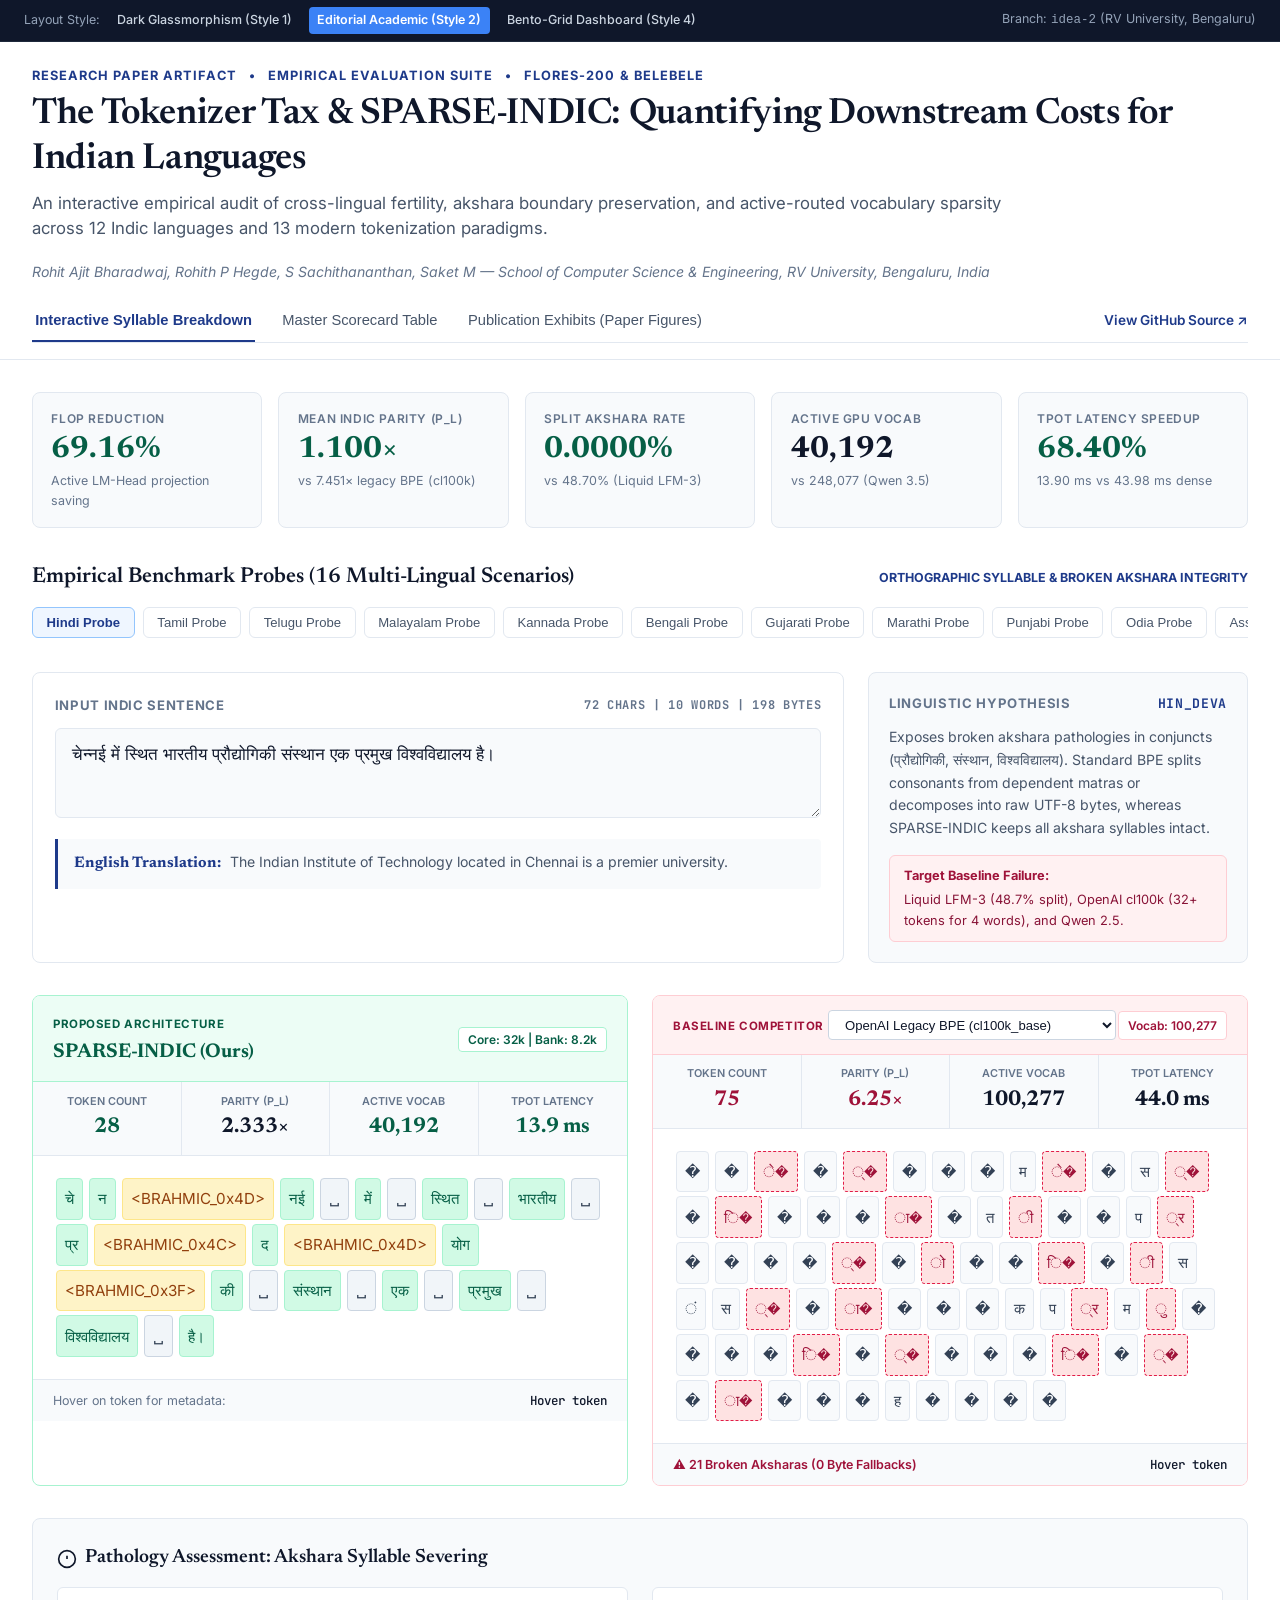
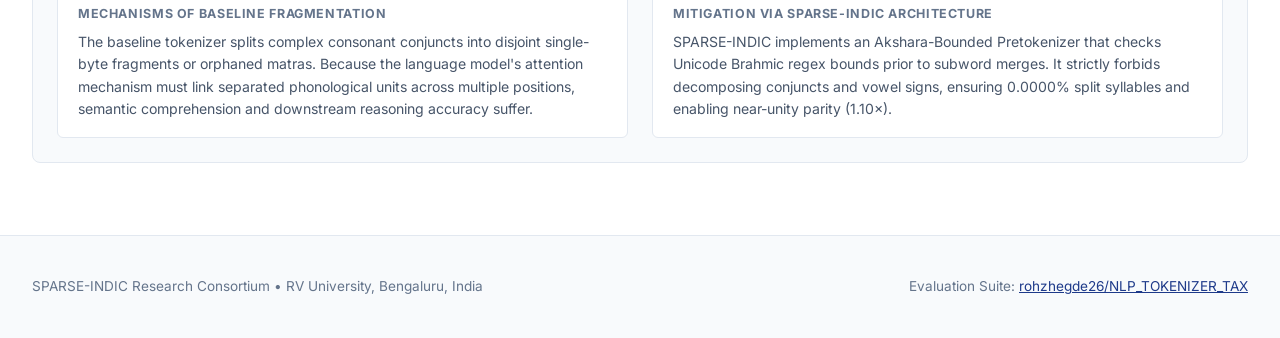
==== demo/academic.html @ d59baa15 "feat(ui): add Style 2 Editorial Academic, Style 4 Bento Grid, and visual parity verification suite" ====
<!DOCTYPE html>
<html lang="en">
<head>
  <meta charset="UTF-8">
  <meta name="viewport" content="width=device-width, initial-scale=1.0">
  <title>SPARSE-INDIC: Editorial Academic Tokenizer Studio | Research Evaluation</title>
  <link rel="icon" type="image/svg+xml" href="assets/gpt-tokenizer.svg">
  <link rel="preconnect" href="https://fonts.googleapis.com">
  <link rel="preconnect" href="https://fonts.gstatic.com" crossorigin>
  <link href="https://fonts.googleapis.com/css2?family=Newsreader:ital,opsz,wght@0,6..72,400;0,6..72,500;0,6..72,600;0,6..72,700;1,6..72,400;1,6..72,500&family=Inter:wght@400;500;600;700&family=JetBrains+Mono:wght@400;500;600&display=swap" rel="stylesheet">
  <style>
    :root {
      --bg-canvas: #ffffff;
      --bg-subtle: #f8fafc;
      --bg-card: #ffffff;
      --border-light: #e2e8f0;
      --border-dark: #cbd5e1;
      --text-main: #0f172a;
      --text-muted: #475569;
      --text-dim: #64748b;
      --academic-blue: #1e3a8a;
      --academic-blue-light: #eff6ff;
      --sage-green: #065f46;
      --sage-bg: #ecfdf5;
      --sage-border: #a7f3d0;
      --sage-chip: #d1fae5;
      --coral-red: #9f1239;
      --coral-bg: #fff1f2;
      --coral-border: #fecdd3;
      --coral-chip: #ffe4e6;
    }

    * {
      box-sizing: border-box;
      margin: 0;
      padding: 0;
    }

    body {
      background-color: var(--bg-canvas);
      color: var(--text-main);
      font-family: 'Inter', -apple-system, BlinkMacSystemFont, sans-serif;
      line-height: 1.6;
    }

    /* Style Switcher Ribbon */
    .style-switcher-bar {
      background: #0f172a;
      color: #94a3b8;
      padding: 0.45rem 1.5rem;
      font-size: 0.78rem;
      display: flex;
      align-items: center;
      justify-content: space-between;
      border-bottom: 1px solid #1e293b;
    }
    .style-switcher-group {
      display: flex;
      align-items: center;
      gap: 0.5rem;
    }
    .style-btn {
      color: #cbd5e1;
      text-decoration: none;
      padding: 0.2rem 0.55rem;
      border-radius: 4px;
      transition: all 0.15s ease;
      font-weight: 500;
    }
    .style-btn:hover {
      background: #1e293b;
      color: white;
    }
    .style-btn.active {
      background: #3b82f6;
      color: white;
      font-weight: 600;
    }

    /* Scholarly Header */
    header {
      border-bottom: 1px solid var(--border-light);
      background: #ffffff;
      padding: 1.5rem 0 1rem 0;
    }
    .header-inner {
      max-width: 1400px;
      margin: 0 auto;
      padding: 0 2rem;
    }
    .academic-meta {
      font-size: 0.8rem;
      text-transform: uppercase;
      letter-spacing: 0.08em;
      color: var(--academic-blue);
      font-weight: 700;
      margin-bottom: 0.4rem;
      display: flex;
      align-items: center;
      gap: 0.75rem;
    }
    .academic-title {
      font-family: 'Newsreader', serif;
      font-size: 2.25rem;
      font-weight: 600;
      color: #0f172a;
      line-height: 1.25;
      letter-spacing: -0.01em;
      margin-bottom: 0.5rem;
    }
    .academic-subtitle {
      font-size: 1.05rem;
      color: var(--text-muted);
      font-weight: 400;
      max-width: 1000px;
      line-height: 1.5;
      margin-bottom: 1.25rem;
    }
    .authors-line {
      font-size: 0.88rem;
      color: var(--text-dim);
      font-style: italic;
      margin-bottom: 1rem;
    }

    /* Academic Nav Tabs */
    .academic-nav {
      display: flex;
      gap: 1.5rem;
      border-bottom: 1px solid var(--border-light);
      margin-top: 0.75rem;
    }
    .academic-nav-btn {
      background: none;
      border: none;
      border-bottom: 2px solid transparent;
      padding: 0.65rem 0.2rem;
      font-size: 0.92rem;
      font-weight: 500;
      color: var(--text-muted);
      cursor: pointer;
      transition: all 0.15s ease;
    }
    .academic-nav-btn:hover {
      color: var(--text-main);
    }
    .academic-nav-btn.active {
      color: var(--academic-blue);
      border-bottom-color: var(--academic-blue);
      font-weight: 600;
    }

    /* Main Container */
    .container {
      max-width: 1400px;
      margin: 0 auto;
      padding: 2rem;
    }

    /* Metric Summary Strip (Academic Cards) */
    .summary-strip {
      display: grid;
      grid-template-columns: repeat(5, 1fr);
      gap: 1rem;
      margin-bottom: 2rem;
    }
    @media (max-width: 1024px) {
      .summary-strip {
        grid-template-columns: repeat(3, 1fr);
      }
    }
    @media (max-width: 640px) {
      .summary-strip {
        grid-template-columns: repeat(2, 1fr);
      }
    }
    .summary-card {
      background: var(--bg-subtle);
      border: 1px solid var(--border-light);
      border-radius: 8px;
      padding: 1rem 1.15rem;
    }
    .summary-label {
      font-size: 0.75rem;
      font-weight: 600;
      text-transform: uppercase;
      letter-spacing: 0.05em;
      color: var(--text-dim);
      margin-bottom: 0.35rem;
    }
    .summary-value {
      font-family: 'Newsreader', serif;
      font-size: 1.9rem;
      font-weight: 700;
      color: #0f172a;
      line-height: 1.1;
    }
    .summary-value.highlight {
      color: var(--sage-green);
    }
    .summary-desc {
      font-size: 0.78rem;
      color: var(--text-dim);
      margin-top: 0.25rem;
    }

    /* Section Tabs */
    .section-tab {
      display: none;
    }
    .section-tab.active {
      display: block;
    }

    /* Scenario Carousel Strip */
    .scenario-strip-header {
      display: flex;
      align-items: baseline;
      justify-content: space-between;
      margin-bottom: 0.75rem;
    }
    .scenario-title {
      font-family: 'Newsreader', serif;
      font-size: 1.35rem;
      font-weight: 600;
      color: #0f172a;
    }
    .scenario-pills-wrap {
      display: flex;
      gap: 0.5rem;
      overflow-x: auto;
      padding-bottom: 0.65rem;
      margin-bottom: 1.5rem;
      scrollbar-width: thin;
    }
    .scenario-pill {
      background: #ffffff;
      border: 1px solid var(--border-light);
      border-radius: 6px;
      padding: 0.45rem 0.85rem;
      font-size: 0.82rem;
      font-weight: 500;
      color: var(--text-muted);
      cursor: pointer;
      white-space: nowrap;
      transition: all 0.15s ease;
    }
    .scenario-pill:hover {
      border-color: var(--border-dark);
      color: var(--text-main);
      background: var(--bg-subtle);
    }
    .scenario-pill.active {
      background: var(--academic-blue-light);
      border-color: #93c5fd;
      color: var(--academic-blue);
      font-weight: 600;
    }

    /* Input & Objective Layout */
    .editor-layout {
      display: grid;
      grid-template-columns: 1fr 380px;
      gap: 1.5rem;
      margin-bottom: 2rem;
    }
    @media (max-width: 960px) {
      .editor-layout {
        grid-template-columns: 1fr;
      }
    }
    .academic-card {
      background: #ffffff;
      border: 1px solid var(--border-light);
      border-radius: 8px;
      padding: 1.35rem;
    }
    .card-heading {
      font-size: 0.82rem;
      font-weight: 700;
      text-transform: uppercase;
      letter-spacing: 0.05em;
      color: var(--text-dim);
      margin-bottom: 0.75rem;
      display: flex;
      align-items: center;
      justify-content: space-between;
    }
    .text-input-field {
      width: 100%;
      min-height: 90px;
      background: var(--bg-subtle);
      border: 1px solid var(--border-light);
      border-radius: 6px;
      padding: 0.75rem 1rem;
      font-size: 1.05rem;
      line-height: 1.6;
      color: #0f172a;
      font-family: inherit;
      resize: vertical;
    }
    .text-input-field:focus {
      outline: none;
      border-color: var(--academic-blue);
      background: #ffffff;
    }
    .translation-callout {
      margin-top: 0.85rem;
      padding: 0.75rem 1rem;
      background: var(--bg-subtle);
      border-left: 3px solid var(--academic-blue);
      border-radius: 0 4px 4px 0;
      font-size: 0.88rem;
      color: var(--text-muted);
    }
    .translation-callout strong {
      color: var(--academic-blue);
      font-family: 'Newsreader', serif;
      font-size: 0.95rem;
      margin-right: 0.35rem;
    }

    .hypothesis-card {
      background: #f8fafc;
      border: 1px solid var(--border-light);
      border-radius: 8px;
      padding: 1.25rem;
      display: flex;
      flex-direction: column;
      justify-content: space-between;
    }
    .hypothesis-text {
      font-size: 0.88rem;
      color: var(--text-muted);
      line-height: 1.6;
      margin-bottom: 1rem;
    }
    .target-callout {
      background: #fff1f2;
      border: 1px solid #fecdd3;
      border-radius: 6px;
      padding: 0.65rem 0.85rem;
      font-size: 0.8rem;
      color: #881337;
    }
    .target-callout strong {
      display: block;
      color: var(--coral-red);
      margin-bottom: 0.2rem;
    }

    /* Dual-Panel Token Breakdown */
    .dual-pane-grid {
      display: grid;
      grid-template-columns: 1fr 1fr;
      gap: 1.5rem;
      margin-bottom: 2rem;
    }
    @media (max-width: 900px) {
      .dual-pane-grid {
        grid-template-columns: 1fr;
      }
    }
    .pane-card {
      border: 1px solid var(--border-light);
      border-radius: 8px;
      overflow: hidden;
      background: #ffffff;
    }
    .pane-card.sparse-pane {
      border-color: #a7f3d0;
    }
    .pane-card.baseline-pane {
      border-color: #fecdd3;
    }

    .pane-header {
      padding: 0.85rem 1.25rem;
      display: flex;
      align-items: center;
      justify-content: space-between;
      border-bottom: 1px solid;
    }
    .pane-header.sparse-header {
      background: var(--sage-bg);
      border-bottom-color: var(--sage-border);
      color: var(--sage-green);
    }
    .pane-header.baseline-header {
      background: var(--coral-bg);
      border-bottom-color: var(--coral-border);
      color: var(--coral-red);
    }
    .pane-title {
      font-family: 'Newsreader', serif;
      font-size: 1.25rem;
      font-weight: 700;
    }
    .select-academic {
      background: #ffffff;
      border: 1px solid var(--border-dark);
      padding: 0.35rem 0.75rem;
      border-radius: 4px;
      font-size: 0.82rem;
      font-weight: 500;
      color: #0f172a;
      outline: none;
    }

    /* Metrics Strip in Pane */
    .pane-metrics {
      display: grid;
      grid-template-columns: repeat(4, 1fr);
      border-bottom: 1px solid var(--border-light);
      background: var(--bg-subtle);
    }
    .pane-metric-cell {
      padding: 0.65rem 0.85rem;
      text-align: center;
      border-right: 1px solid var(--border-light);
    }
    .pane-metric-cell:last-child {
      border-right: none;
    }
    .pane-metric-label {
      font-size: 0.68rem;
      text-transform: uppercase;
      font-weight: 600;
      color: var(--text-dim);
    }
    .pane-metric-val {
      font-family: 'Newsreader', serif;
      font-size: 1.35rem;
      font-weight: 700;
      color: #0f172a;
    }

    /* Token Visualizer Stream */
    .stream-container {
      padding: 1.25rem;
      min-height: 220px;
      max-height: 360px;
      overflow-y: auto;
      line-height: 2.2;
      background: #ffffff;
    }
    .academic-token {
      display: inline-block;
      margin: 2px 3px;
      padding: 0.2rem 0.5rem;
      border-radius: 4px;
      font-size: 0.95rem;
      font-family: inherit;
      cursor: pointer;
      transition: all 0.12s ease;
      border: 1px solid;
    }
    .academic-token:hover {
      box-shadow: 0 2px 6px rgba(0,0,0,0.08);
      transform: translateY(-1px);
    }

    /* Token Colors (Editorial Palette) */
    .tok-sparse-safe {
      background: var(--sage-chip);
      color: var(--sage-green);
      border-color: #a7f3d0;
    }
    .tok-sparse-core {
      background: #f1f5f9;
      color: #334155;
      border-color: #cbd5e1;
    }
    .tok-sparse-fallback {
      background: #fef3c7;
      color: #92400e;
      border-color: #fde68a;
    }
    .tok-base-regular {
      background: #f8fafc;
      color: #334155;
      border-color: #e2e8f0;
    }
    .tok-base-broken {
      background: #fee2e2 !important;
      color: #9f1239 !important;
      border: 1.5px dashed #e11d48 !important;
    }
    .tok-base-byte {
      background: #ffedd5 !important;
      color: #9a3412 !important;
      border: 1px solid #fdba74 !important;
    }

    .stream-footer {
      padding: 0.65rem 1.25rem;
      background: var(--bg-subtle);
      border-top: 1px solid var(--border-light);
      font-size: 0.78rem;
      color: var(--text-dim);
      display: flex;
      align-items: center;
      justify-content: space-between;
    }
    .stream-footer-info {
      font-family: 'JetBrains Mono', monospace;
      font-weight: 500;
      color: #0f172a;
    }

    /* Scientific Diagnostics Box */
    .academic-diagnostic {
      background: var(--bg-subtle);
      border: 1px solid var(--border-light);
      border-radius: 8px;
      padding: 1.5rem;
      margin-bottom: 2.5rem;
    }
    .diagnostic-heading {
      font-family: 'Newsreader', serif;
      font-size: 1.2rem;
      font-weight: 600;
      color: #0f172a;
      margin-bottom: 0.85rem;
      display: flex;
      align-items: center;
      gap: 0.5rem;
    }
    .diag-cols {
      display: grid;
      grid-template-columns: 1fr 1fr;
      gap: 1.5rem;
    }
    @media (max-width: 768px) {
      .diag-cols {
        grid-template-columns: 1fr;
      }
    }
    .diag-col-box {
      background: #ffffff;
      border: 1px solid var(--border-light);
      border-radius: 6px;
      padding: 1rem 1.25rem;
    }
    .diag-subheading {
      font-size: 0.78rem;
      font-weight: 700;
      text-transform: uppercase;
      letter-spacing: 0.05em;
      color: var(--text-dim);
      margin-bottom: 0.4rem;
    }

    /* Scorecard Table */
    .table-card {
      border: 1px solid var(--border-light);
      border-radius: 8px;
      overflow-x: auto;
      background: #ffffff;
      margin-bottom: 2.5rem;
    }
    .academic-table {
      width: 100%;
      border-collapse: collapse;
      font-size: 0.85rem;
      text-align: right;
    }
    .academic-table th, .academic-table td {
      padding: 0.75rem 1rem;
      border-bottom: 1px solid var(--border-light);
      white-space: nowrap;
    }
    .academic-table th {
      background: var(--bg-subtle);
      color: var(--text-muted);
      font-weight: 600;
      font-size: 0.72rem;
      text-transform: uppercase;
      letter-spacing: 0.05em;
    }
    .academic-table th:first-child, .academic-table td:first-child {
      text-align: left;
    }
    .academic-table tr:hover td {
      background: #f8fafc;
    }
    .row-highlight-ours {
      background: #f0fdf4 !important;
      font-weight: 600;
    }
    .row-highlight-ours td {
      color: #166534;
      border-bottom-color: #bbf7d0;
    }

    /* Figures Gallery */
    .figures-grid-academic {
      display: grid;
      grid-template-columns: 1fr 420px;
      gap: 2rem;
      align-items: start;
      margin-bottom: 2.5rem;
    }
    @media (max-width: 1024px) {
      .figures-grid-academic {
        grid-template-columns: 1fr;
      }
    }
    .fig-img-frame {
      border: 1px solid var(--border-light);
      border-radius: 8px;
      padding: 1rem;
      background: #ffffff;
      text-align: center;
    }
    .fig-img-frame img {
      max-width: 100%;
      max-height: 520px;
      object-fit: contain;
      cursor: zoom-in;
    }
    .fig-caption-wrap {
      background: var(--bg-subtle);
      border: 1px solid var(--border-light);
      border-radius: 8px;
      padding: 1.5rem;
    }
    .fig-caption-title {
      font-family: 'Newsreader', serif;
      font-size: 1.35rem;
      font-weight: 600;
      color: #0f172a;
      margin-bottom: 0.5rem;
    }

    /* Zoom Modal */
    .zoom-modal {
      display: none;
      position: fixed;
      top: 0; left: 0; width: 100%; height: 100%;
      background: rgba(15, 23, 42, 0.85);
      backdrop-filter: blur(4px);
      z-index: 1000;
      align-items: center;
      justify-content: center;
      padding: 2rem;
    }
    .zoom-modal.active { display: flex; }
    .zoom-modal img {
      max-width: 95%; max-height: 90vh;
      border-radius: 6px;
      background: #ffffff;
      padding: 0.5rem;
    }

    footer {
      border-top: 1px solid var(--border-light);
      background: var(--bg-subtle);
      padding: 2.5rem 0;
      color: var(--text-dim);
      font-size: 0.85rem;
    }
  </style>
</head>
<body>

  <!-- Style Switcher Banner -->
  <div class="style-switcher-bar">
    <div class="style-switcher-group">
      <span>Layout Style:</span>
      <a href="index.html" class="style-btn">Dark Glassmorphism (Style 1)</a>
      <a href="academic.html" class="style-btn active">Editorial Academic (Style 2)</a>
      <a href="bento.html" class="style-btn">Bento-Grid Dashboard (Style 4)</a>
    </div>
    <div>
      <span>Branch: <code>idea-2</code> (RV University, Bengaluru)</span>
    </div>
  </div>

  <!-- Scholarly Header -->
  <header>
    <div class="header-inner">
      <div class="academic-meta">
        <span>Research Paper Artifact</span>
        <span>•</span>
        <span>Empirical Evaluation Suite</span>
        <span>•</span>
        <span>FLORES-200 & Belebele</span>
      </div>
      <h1 class="academic-title">The Tokenizer Tax & SPARSE-INDIC: Quantifying Downstream Costs for Indian Languages</h1>
      <p class="academic-subtitle">
        An interactive empirical audit of cross-lingual fertility, akshara boundary preservation, and active-routed vocabulary sparsity across 12 Indic languages and 13 modern tokenization paradigms.
      </p>
      <div class="authors-line">
        Rohit Ajit Bharadwaj, Rohith P Hegde, S Sachithananthan, Saket M — School of Computer Science & Engineering, RV University, Bengaluru, India
      </div>

      <nav class="academic-nav">
        <button class="academic-nav-btn active" onclick="switchAcademicTab('tab-breakdown', this)">Interactive Syllable Breakdown</button>
        <button class="academic-nav-btn" onclick="switchAcademicTab('tab-scorecard-acad', this)">Master Scorecard Table</button>
        <button class="academic-nav-btn" onclick="switchAcademicTab('tab-figures-acad', this)">Publication Exhibits (Paper Figures)</button>
        <a href="https://github.com/rohzhegde26/NLP_TOKENIZER_TAX/tree/idea-2" target="_blank" style="margin-left: auto; text-decoration: none; color: var(--academic-blue); font-size: 0.85rem; font-weight: 600; padding: 0.65rem 0;">View GitHub Source ↗</a>
      </nav>
    </div>
  </header>

  <div class="container">

    <!-- Global Metric Strip -->
    <div class="summary-strip">
      <div class="summary-card">
        <div class="summary-label">FLOP Reduction</div>
        <div class="summary-value highlight">69.16%</div>
        <div class="summary-desc">Active LM-Head projection saving</div>
      </div>
      <div class="summary-card">
        <div class="summary-label">Mean Indic Parity (P_L)</div>
        <div class="summary-value highlight">1.100×</div>
        <div class="summary-desc">vs 7.451× legacy BPE (cl100k)</div>
      </div>
      <div class="summary-card">
        <div class="summary-label">Split Akshara Rate</div>
        <div class="summary-value highlight">0.0000%</div>
        <div class="summary-desc">vs 48.70% (Liquid LFM-3)</div>
      </div>
      <div class="summary-card">
        <div class="summary-label">Active GPU Vocab</div>
        <div class="summary-value">40,192</div>
        <div class="summary-desc">vs 248,077 (Qwen 3.5)</div>
      </div>
      <div class="summary-card">
        <div class="summary-label">TPOT Latency Speedup</div>
        <div class="summary-value highlight">68.40%</div>
        <div class="summary-desc">13.90 ms vs 43.98 ms dense</div>
      </div>
    </div>

    <!-- TAB 1: BREAKDOWN -->
    <div id="tab-breakdown" class="section-tab active">

      <!-- Scenario Selector -->
      <div class="scenario-strip-header">
        <h2 class="scenario-title">Empirical Benchmark Probes (16 Multi-Lingual Scenarios)</h2>
        <span id="acad-category-badge" style="font-size: 0.78rem; text-transform: uppercase; font-weight: 700; color: var(--academic-blue);">Orthographic Aksharas</span>
      </div>

      <div class="scenario-pills-wrap" id="acad-presets-container">
        <!-- Rendered via JS -->
      </div>

      <!-- Input & Hypothesis Card -->
      <div class="editor-layout">
        <div class="academic-card">
          <div class="card-heading">
            <span>Input Indic Sentence</span>
            <span id="acad-stats-counter" style="font-family: 'JetBrains Mono', monospace; font-size: 0.75rem;">72 chars | 9 words | 196 bytes</span>
          </div>
          <textarea id="acad-input-text" class="text-input-field" spellcheck="false"></textarea>
          <div class="translation-callout">
            <strong>English Translation:</strong>
            <span id="acad-english-ref">The Indian Institute of Technology located in Chennai is a premier university.</span>
          </div>
        </div>

        <div class="hypothesis-card">
          <div>
            <div class="card-heading">
              <span>Linguistic Hypothesis</span>
              <span id="acad-lang-code" style="font-family: 'JetBrains Mono', monospace; color: var(--academic-blue);">hin_Deva</span>
            </div>
            <p id="acad-probe-desc" class="hypothesis-text">
              Exposes broken akshara pathologies in conjuncts (प्रौद्योगिकी, संस्थान, विश्वविद्यालय). Standard BPE splits consonants from dependent matras, whereas SPARSE-INDIC keeps all akshara syllables intact.
            </p>
          </div>
          <div class="target-callout">
            <strong>Target Baseline Failure:</strong>
            <span id="acad-target-failure">Liquid LFM-3 (48.7% split), OpenAI cl100k (32+ tokens for 4 words), and Qwen 2.5.</span>
          </div>
        </div>
      </div>

      <!-- Dual Pane Side-by-Side Comparison -->
      <div class="dual-pane-grid">

        <!-- SPARSE-INDIC (OURS) -->
        <div class="pane-card sparse-pane">
          <div class="pane-header sparse-header">
            <div>
              <span style="font-size: 0.72rem; text-transform: uppercase; font-weight: 700; letter-spacing: 0.05em;">Proposed Architecture</span>
              <h3 class="pane-title">SPARSE-INDIC (Ours)</h3>
            </div>
            <div>
              <span style="font-size: 0.75rem; background: #ffffff; padding: 0.25rem 0.55rem; border-radius: 4px; border: 1px solid #a7f3d0; font-weight: 600;">Core: 32k | Bank: 8.2k</span>
            </div>
          </div>

          <div class="pane-metrics">
            <div class="pane-metric-cell">
              <div class="pane-metric-label">Token Count</div>
              <div id="acad-sparse-count" class="pane-metric-val" style="color: var(--sage-green);">28</div>
            </div>
            <div class="pane-metric-cell">
              <div class="pane-metric-label">Parity (P_L)</div>
              <div id="acad-sparse-parity" class="pane-metric-val">1.12×</div>
            </div>
            <div class="pane-metric-cell">
              <div class="pane-metric-label">Active Vocab</div>
              <div class="pane-metric-val" style="color: var(--sage-green);">40,192</div>
            </div>
            <div class="pane-metric-cell">
              <div class="pane-metric-label">TPOT Latency</div>
              <div class="pane-metric-val" style="color: var(--sage-green);">13.9 ms</div>
            </div>
          </div>

          <div class="stream-container" id="acad-sparse-stream">
            <!-- Tokens rendered via JS -->
          </div>

          <div class="stream-footer">
            <span>Hover on token for metadata:</span>
            <span id="acad-sparse-inspector" class="stream-footer-info">Hover token</span>
          </div>
        </div>

        <!-- BASELINE MODEL -->
        <div class="pane-card baseline-pane">
          <div class="pane-header baseline-header">
            <div>
              <span style="font-size: 0.72rem; text-transform: uppercase; font-weight: 700; letter-spacing: 0.05em;">Baseline Competitor</span>
              <label for="acad-rival-select" style="display:none">Rival</label>
              <select id="acad-rival-select" class="select-academic" onchange="onAcadRivalChange()">
                <option value="cl100k_base" selected>OpenAI Legacy BPE (cl100k_base)</option>
                <option value="o200k_base">OpenAI Modern BPE (o200k_base)</option>
                <option value="qwen2_5">Qwen 2.5 Byte-Level BPE (1.5B)</option>
                <option value="qwen3_5">Qwen 3.5 Byte-Level BPE (4B)</option>
                <option value="gemma_2">Gemma-2 SentencePiece (2B)</option>
                <option value="gemma_4">Gemma-4 SentencePiece (E2B-it)</option>
                <option value="lfm_3">Liquid LFM-3 (1.7B)</option>
                <option value="xlm_roberta">Multilingual Unigram LM (XLM-RoBERTa)</option>
                <option value="mbert">Legacy WordPiece (mBERT)</option>
                <option value="indicbert_v2">IndicBERTv2 (ai4bharat)</option>
                <option value="parity_bpe">Parity-Aware BPE (2026)</option>
                <option value="super_bpe">SuperBPE (2025 Multi-Word)</option>
              </select>
            </div>
            <div id="acad-rival-vocab-badge" style="font-size: 0.75rem; background: #ffffff; padding: 0.25rem 0.55rem; border-radius: 4px; border: 1px solid #fecdd3; font-weight: 600;">Vocab: 100,277</div>
          </div>

          <div class="pane-metrics">
            <div class="pane-metric-cell">
              <div class="pane-metric-label">Token Count</div>
              <div id="acad-rival-count" class="pane-metric-val" style="color: var(--coral-red);">75</div>
            </div>
            <div class="pane-metric-cell">
              <div class="pane-metric-label">Parity (P_L)</div>
              <div id="acad-rival-parity" class="pane-metric-val" style="color: var(--coral-red);">7.45×</div>
            </div>
            <div class="pane-metric-cell">
              <div class="pane-metric-label">Active Vocab</div>
              <div id="acad-rival-active-vocab" class="pane-metric-val">100,277</div>
            </div>
            <div class="pane-metric-cell">
              <div class="pane-metric-label">TPOT Latency</div>
              <div class="pane-metric-val">44.0 ms</div>
            </div>
          </div>

          <div class="stream-container" id="acad-rival-stream">
            <!-- Tokens rendered via JS -->
          </div>

          <div class="stream-footer">
            <span id="acad-rival-alert-msg" style="color: var(--coral-red); font-weight: 600;">12 Broken Aksharas Detected</span>
            <span id="acad-rival-inspector" class="stream-footer-info">Hover token</span>
          </div>
        </div>

      </div>

      <!-- Scientific Diagnostics -->
      <div class="academic-diagnostic">
        <h3 class="diagnostic-heading">
          <svg width="20" height="20" viewBox="0 0 24 24" fill="none" stroke="currentColor" stroke-width="2"><circle cx="12" cy="12" r="10"/><line x1="12" y1="8" x2="12" y2="12"/><line x1="12" y1="16" x2="12.01" y2="16"/></svg>
          <span id="acad-diag-title">Pathology Assessment: Akshara Syllable Severing</span>
        </h3>
        <div class="diag-cols">
          <div class="diag-col-box">
            <div class="diag-subheading">Mechanisms of Baseline Fragmentation</div>
            <p id="acad-diag-explanation" style="font-size: 0.88rem; color: var(--text-muted); line-height: 1.6;">
              The baseline tokenizer splits complex consonant conjuncts into disjoint single-byte fragments or orphaned matras. Because the language model's attention mechanism must link separated phonological units across multiple positions, semantic comprehension and downstream reasoning accuracy suffer.
            </p>
          </div>
          <div class="diag-col-box">
            <div class="diag-subheading">Mitigation via SPARSE-INDIC Architecture</div>
            <p id="acad-diag-solution" style="font-size: 0.88rem; color: var(--text-muted); line-height: 1.6;">
              SPARSE-INDIC implements an Akshara-Bounded Pretokenizer that checks Unicode Brahmic regex bounds prior to subword merges. It strictly forbids decomposing conjuncts and vowel signs, ensuring 0.0000% split syllables and enabling near-unity parity (1.10×).
            </p>
          </div>
        </div>
      </div>

    </div>

    <!-- TAB 2: SCORECARD -->
    <div id="tab-scorecard-acad" class="section-tab">
      <div class="scenario-strip-header">
        <h2 class="scenario-title">Phase 2 Master Comparative Scorecard (12 Empirical Metrics)</h2>
        <span style="font-size: 0.8rem; color: var(--text-dim);">Evaluated on 12,144 FLORES-200 Devtest Sentences</span>
      </div>

      <div class="table-card">
        <table class="academic-table" id="acad-scorecard-table">
          <thead>
            <tr>
              <th>Tokenizer / Paradigm</th>
              <th>Total Vocab</th>
              <th>Active Vocab</th>
              <th>FLOP Red. (%)</th>
              <th>TPOT Speedup (%)</th>
              <th>Mean Parity (P_L)</th>
              <th>Indic Gini</th>
              <th>Vocab Util (%)</th>
              <th>Split Aksharas (%)</th>
              <th>Morph F1</th>
              <th>Exact Lossless (%)</th>
              <th>Domain Drift (%)</th>
              <th>R_byte (%)</th>
              <th>OOV Cost</th>
              <th>Bytes/Tok</th>
            </tr>
          </thead>
          <tbody id="acad-scorecard-tbody">
            <!-- Populated via JS -->
          </tbody>
        </table>
      </div>
    </div>

    <!-- TAB 3: FIGURES -->
    <div id="tab-figures-acad" class="section-tab">
      <div class="scenario-strip-header">
        <h2 class="scenario-title">Publication Exhibits from Research Paper</h2>
        <span style="font-size: 0.8rem; color: var(--text-dim);">Directly extracted from <code>nlp_paper-2.pdf</code></span>
      </div>

      <div class="scenario-pills-wrap" id="acad-figures-tabs">
        <!-- Rendered via JS -->
      </div>

      <div class="figures-grid-academic">
        <div class="fig-img-frame">
          <img id="acad-fig-img" src="figures/paper_figure_1_architecture.png" alt="Paper Figure" onclick="openAcadZoom(this.src)">
        </div>
        <div class="fig-caption-wrap">
          <div id="acad-fig-badge" style="font-size: 0.72rem; text-transform: uppercase; font-weight: 700; color: var(--academic-blue); margin-bottom: 0.4rem;">System Architecture</div>
          <h3 id="acad-fig-title" class="fig-caption-title">Fig. 1: SPARSE-INDIC Modular Architecture Workflow</h3>
          <div id="acad-fig-source" style="font-size: 0.8rem; color: var(--text-dim); font-family: 'JetBrains Mono', monospace; margin-bottom: 0.75rem;">Source: nlp_paper-2.pdf (Page 4)</div>
          <p id="acad-fig-desc" style="font-size: 0.88rem; color: var(--text-muted); line-height: 1.6; margin-bottom: 1rem;">
            Modular workflow showing Pre-tokenizer, Akshara-Boundary Guard, Dravidian Suffix Splitter, Always-On Core (32k), 12 Language Banks (8.2k each), Two-Tier Activation Router, and Sparse LM Head.
          </p>
          <div style="background: var(--sage-bg); border: 1px solid var(--sage-border); padding: 0.85rem; border-radius: 6px; font-size: 0.85rem; color: var(--sage-green);">
            <strong>Empirical Finding:</strong>
            <span id="acad-fig-impact">69.16% LM-Head FLOP reduction & 68.40% TPOT speedup with zero out-of-script leakage.</span>
          </div>
        </div>
      </div>
    </div>

  </div>

  <!-- Zoom Modal -->
  <div id="acad-zoom-modal" class="zoom-modal" onclick="closeAcadZoom()">
    <img id="acad-zoom-img" src="" alt="Fullscreen Figure">
  </div>

  <footer>
    <div class="header-inner" style="display: flex; justify-content: space-between; align-items: center; flex-wrap: wrap;">
      <div>SPARSE-INDIC Research Consortium • RV University, Bengaluru, India</div>
      <div>Evaluation Suite: <a href="https://github.com/rohzhegde26/NLP_TOKENIZER_TAX/tree/idea-2" target="_blank" style="color: var(--academic-blue);">rohzhegde26/NLP_TOKENIZER_TAX</a></div>
    </div>
  </footer>

  <script src="data/demo_data.js"></script>
  <script>
    let DATA = window.EMBEDDED_DEMO_DATA || null;
    let activeProbeIdx = 0;
    let activeRivalKey = "cl100k_base";
    let activeFigIdx = 0;

    async function initAcademicApp() {
      if (!DATA) {
        try {
          const res = await fetch('data/demo_data.json');
          DATA = await res.json();
        } catch (e) {
          console.error(e);
        }
      }
      if (!DATA) return;

      renderAcadPresets();
      renderAcadScorecard();
      renderAcadFiguresTabs();
      loadAcadProbe(0);
      setupAcadEditor();
    }

    function renderAcadPresets() {
      const container = document.getElementById("acad-presets-container");
      container.innerHTML = "";
      DATA.probes.forEach((p, idx) => {
        const btn = document.createElement("button");
        btn.className = `scenario-pill ${idx === 0 ? 'active' : ''}`;
        btn.innerText = `${p.probe_info.language_name.split('(')[0].trim()} Probe`;
        btn.onclick = () => loadAcadProbe(idx);
        container.appendChild(btn);
      });
    }

    function loadAcadProbe(idx) {
      activeProbeIdx = idx;
      const probe = DATA.probes[idx];
      const pInfo = probe.probe_info;

      document.querySelectorAll(".scenario-pill").forEach((el, i) => {
        el.classList.toggle("active", i === idx);
      });

      document.getElementById("acad-input-text").value = pInfo.text;
      document.getElementById("acad-english-ref").innerText = pInfo.english;
      document.getElementById("acad-probe-desc").innerText = pInfo.description;
      document.getElementById("acad-target-failure").innerText = pInfo.failure_target;
      document.getElementById("acad-category-badge").innerText = pInfo.category;
      document.getElementById("acad-lang-code").innerText = pInfo.lang_code;

      updateAcadCounters(pInfo.text);
      renderAcadTokens();
    }

    function renderAcadTokens() {
      const probe = DATA.probes[activeProbeIdx];
      const sData = probe.tokenizers["sparse_indic"];
      const rData = probe.tokenizers[activeRivalKey] || probe.tokenizers["cl100k_base"];

      // Sparse
      document.getElementById("acad-sparse-count").innerText = sData.token_count;
      document.getElementById("acad-sparse-parity").innerText = sData.parity_ratio + "×";
      const sStream = document.getElementById("acad-sparse-stream");
      sStream.innerHTML = "";
      sData.tokens.forEach((tok) => {
        const span = document.createElement("span");
        let cls = "tok-sparse-safe";
        if (tok.category === "core") cls = "tok-sparse-core";
        if (tok.is_fallback) cls = "tok-sparse-fallback";
        span.className = `academic-token ${cls}`;
        span.innerText = tok.piece === " " ? "␣" : tok.piece;
        span.onmouseenter = () => {
          document.getElementById("acad-sparse-inspector").innerText = `ID: ${tok.id} | ${tok.detail}`;
        };
        sStream.appendChild(span);
      });

      // Rival
      document.getElementById("acad-rival-count").innerText = rData.token_count;
      document.getElementById("acad-rival-parity").innerText = rData.parity_ratio + "×";
      document.getElementById("acad-rival-active-vocab").innerText = rData.active_vocab.toLocaleString();
      document.getElementById("acad-rival-vocab-badge").innerText = `Vocab: ${rData.active_vocab.toLocaleString()}`;

      const alertMsg = document.getElementById("acad-rival-alert-msg");
      if (rData.broken_aksharas_count > 0) {
        alertMsg.innerText = `⚠️ ${rData.broken_aksharas_count} Broken Aksharas (${rData.single_byte_count} Byte Fallbacks)`;
      } else {
        alertMsg.innerText = `✅ Aksharas Intact`;
        alertMsg.style.color = "var(--sage-green)";
      }

      const rStream = document.getElementById("acad-rival-stream");
      rStream.innerHTML = "";
      rData.tokens.forEach((tok) => {
        const span = document.createElement("span");
        let cls = "tok-base-regular";
        if (tok.is_broken_akshara) cls = "tok-base-broken";
        else if (tok.is_single_byte) cls = "tok-base-byte";
        span.className = `academic-token ${cls}`;
        span.innerText = tok.piece === " " ? "␣" : tok.piece;
        span.onmouseenter = () => {
          let extra = tok.detail;
          if (tok.is_broken_akshara) extra += " [Broken Syllable]";
          document.getElementById("acad-rival-inspector").innerText = `ID: ${tok.id} | ${extra}`;
        };
        rStream.appendChild(span);
      });
    }

    function onAcadRivalChange() {
      activeRivalKey = document.getElementById("acad-rival-select").value;
      renderAcadTokens();
    }

    function setupAcadEditor() {
      const ed = document.getElementById("acad-input-text");
      ed.addEventListener("input", () => {
        updateAcadCounters(ed.value);
      });
    }

    function updateAcadCounters(text) {
      const chars = text.length;
      const words = text.trim() ? text.trim().split(/\s+/).length : 0;
      const bytes = new TextEncoder().encode(text).length;
      document.getElementById("acad-stats-counter").innerText = `${chars} chars | ${words} words | ${bytes} bytes`;
    }

    function renderAcadScorecard() {
      const tbody = document.getElementById("acad-scorecard-tbody");
      tbody.innerHTML = "";
      DATA.scorecard.forEach(r => {
        const tr = document.createElement("tr");
        if (r["Tokenizer / Paradigm"].includes("SPARSE-INDIC")) tr.className = "row-highlight-ours";
        tr.innerHTML = `
          <td><strong>${r["Tokenizer / Paradigm"]}</strong></td>
          <td>${r["Total Vocab"].toLocaleString()}</td>
          <td>${r["Active Vocab"].toLocaleString()}</td>
          <td>${r["FLOP Reduction (%)"] > 0 ? r["FLOP Reduction (%)"].toFixed(1) + '%' : '0.0%'}</td>
          <td>${r["TPOT Speedup (%)"] > 0 ? r["TPOT Speedup (%)"].toFixed(1) + '%' : '0.0%'}</td>
          <td>${r["Mean Parity (P_L)"].toFixed(3)}×</td>
          <td>${r["Indic Gini"].toFixed(4)}</td>
          <td>${r["Vocab Util (%)"].toFixed(1)}%</td>
          <td>${r["Split Aksharas (%)"] === 0 ? '<strong>0.00%</strong>' : r["Split Aksharas (%)"].toFixed(2) + '%'}</td>
          <td>${r["Morph F1"].toFixed(3)}</td>
          <td>${r["Exact Lossless (%)"].toFixed(1)}%</td>
          <td>${r["Domain Drift (%)"].toFixed(2)}%</td>
          <td>${r["R_byte (%)"].toFixed(2)}%</td>
          <td>${r["OOV Cost (tok/char)"].toFixed(1)}</td>
          <td>${r["Bytes/Token"].toFixed(2)}</td>
        `;
        tbody.appendChild(tr);
      });
    }

    function renderAcadFiguresTabs() {
      const container = document.getElementById("acad-figures-tabs");
      container.innerHTML = "";
      DATA.figures.forEach((fig, idx) => {
        const btn = document.createElement("button");
        btn.className = `scenario-pill ${idx === 0 ? 'active' : ''}`;
        btn.innerText = fig.title.split(':')[0].trim();
        btn.onclick = () => loadAcadFig(idx);
        container.appendChild(btn);
      });
    }

    function loadAcadFig(idx) {
      activeFigIdx = idx;
      const fig = DATA.figures[idx];
      document.getElementById("acad-fig-img").src = "figures/" + fig.filename;
      document.getElementById("acad-fig-badge").innerText = fig.badge;
      document.getElementById("acad-fig-title").innerText = fig.title;
      document.getElementById("acad-fig-source").innerText = "Source: " + fig.source;
      document.getElementById("acad-fig-desc").innerText = fig.description;
      document.getElementById("acad-fig-impact").innerText = fig.impact;
    }

    function switchAcademicTab(tabId, el) {
      document.querySelectorAll(".section-tab").forEach(t => t.classList.remove("active"));
      document.getElementById(tabId).classList.add("active");
      document.querySelectorAll(".academic-nav-btn").forEach(b => b.classList.remove("active"));
      if (el) el.classList.add("active");
    }

    function openAcadZoom(src) {
      document.getElementById("acad-zoom-img").src = src;
      document.getElementById("acad-zoom-modal").classList.add("active");
    }
    function closeAcadZoom() {
      document.getElementById("acad-zoom-modal").classList.remove("active");
    }

    window.onload = initAcademicApp;
  </script>
</body>
</html>
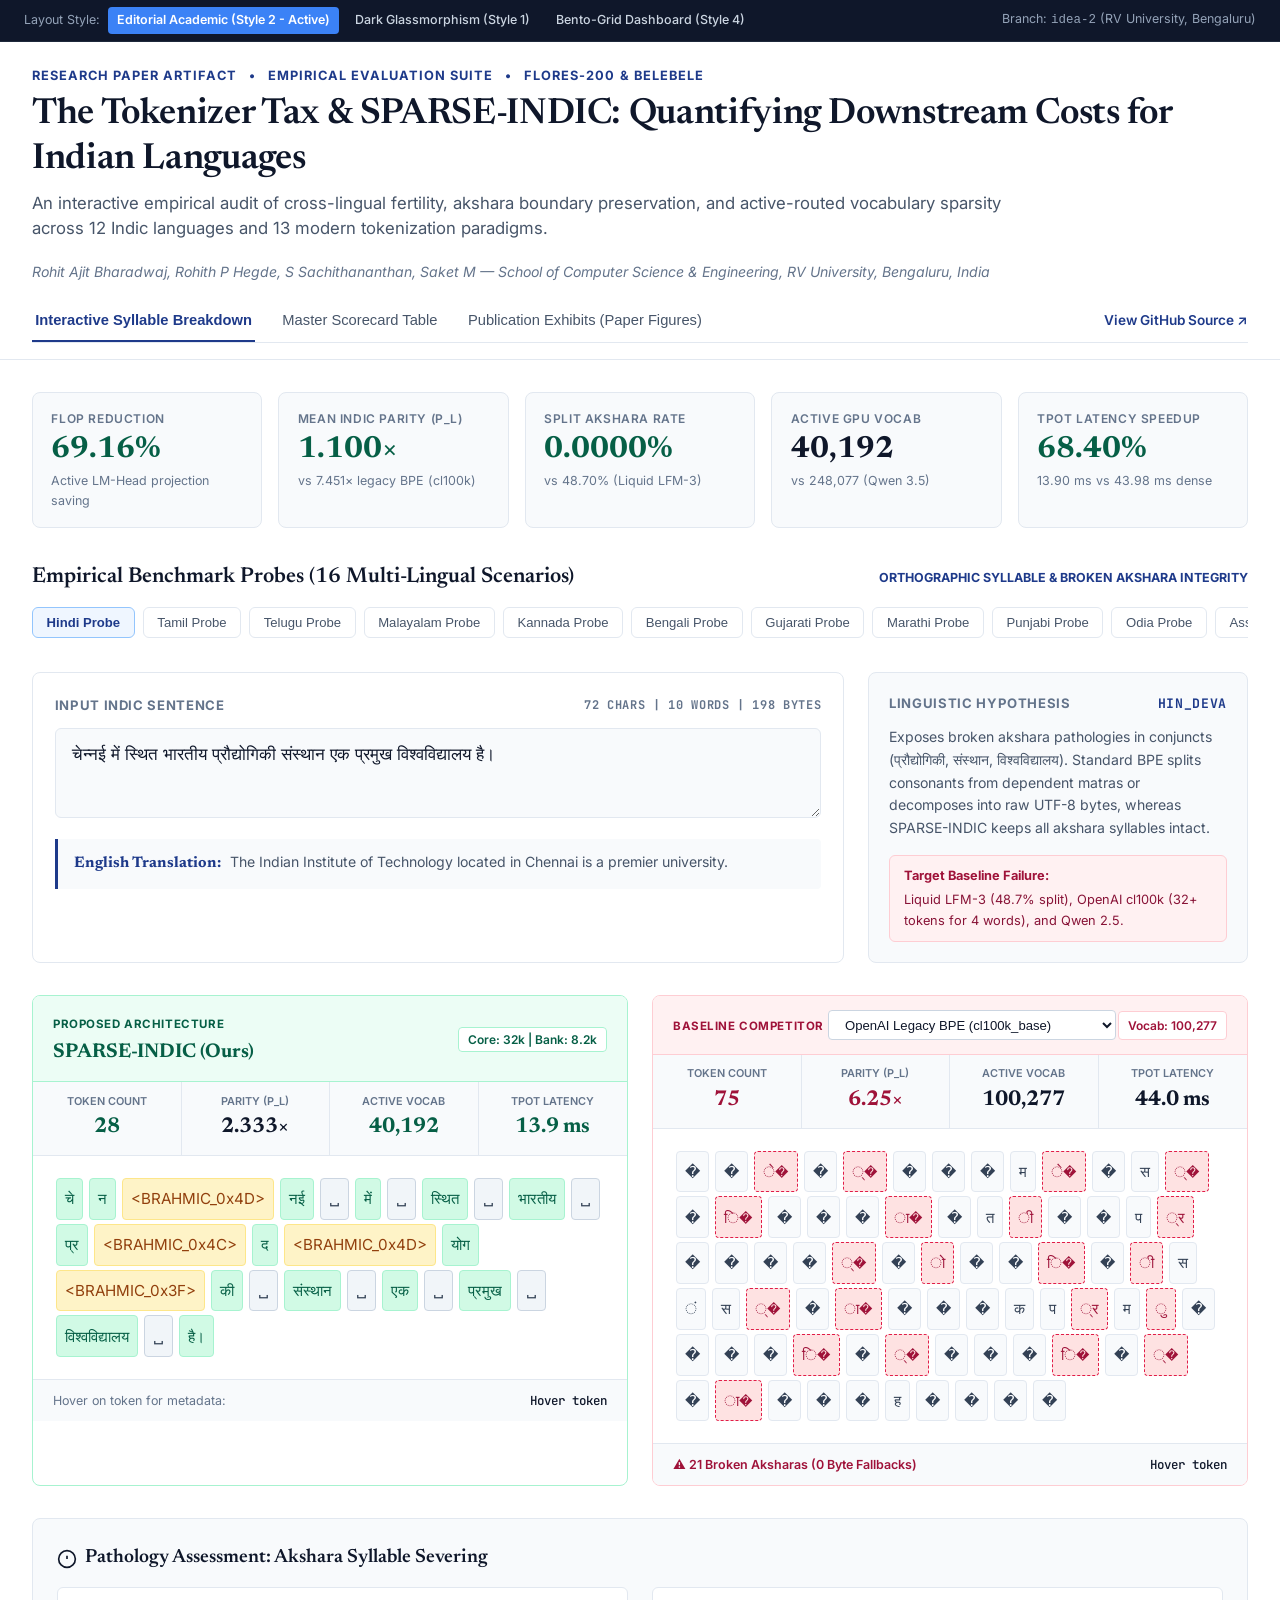
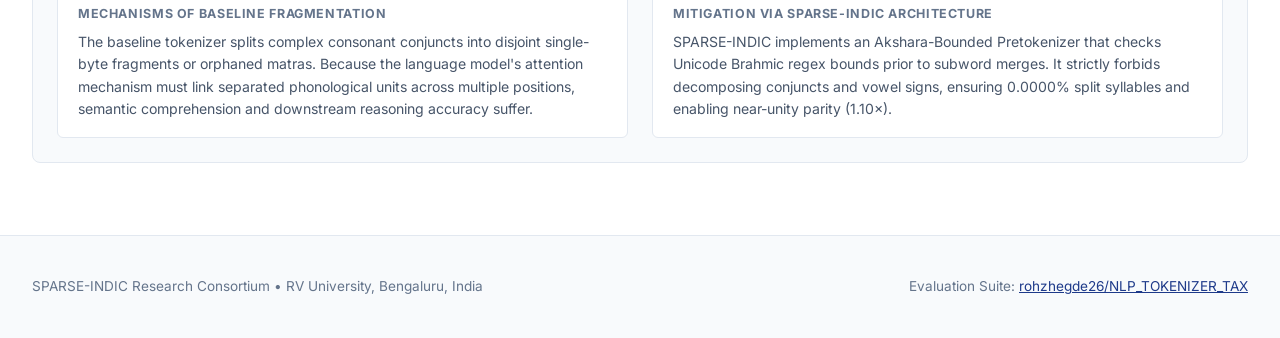
==== commit 0f216f73: "feat(demo): set Style 2 (Editorial Academic) as default index, add Pages workflow, and verify all 14" ====
--- a/demo/academic.html
+++ b/demo/academic.html
@@ -668,8 +668,8 @@
   <div class="style-switcher-bar">
     <div class="style-switcher-group">
       <span>Layout Style:</span>
-      <a href="index.html" class="style-btn">Dark Glassmorphism (Style 1)</a>
-      <a href="academic.html" class="style-btn active">Editorial Academic (Style 2)</a>
+      <a href="index.html" class="style-btn active">Editorial Academic (Style 2 - Active)</a>
+      <a href="glassmorphism.html" class="style-btn">Dark Glassmorphism (Style 1)</a>
       <a href="bento.html" class="style-btn">Bento-Grid Dashboard (Style 4)</a>
     </div>
     <div>
